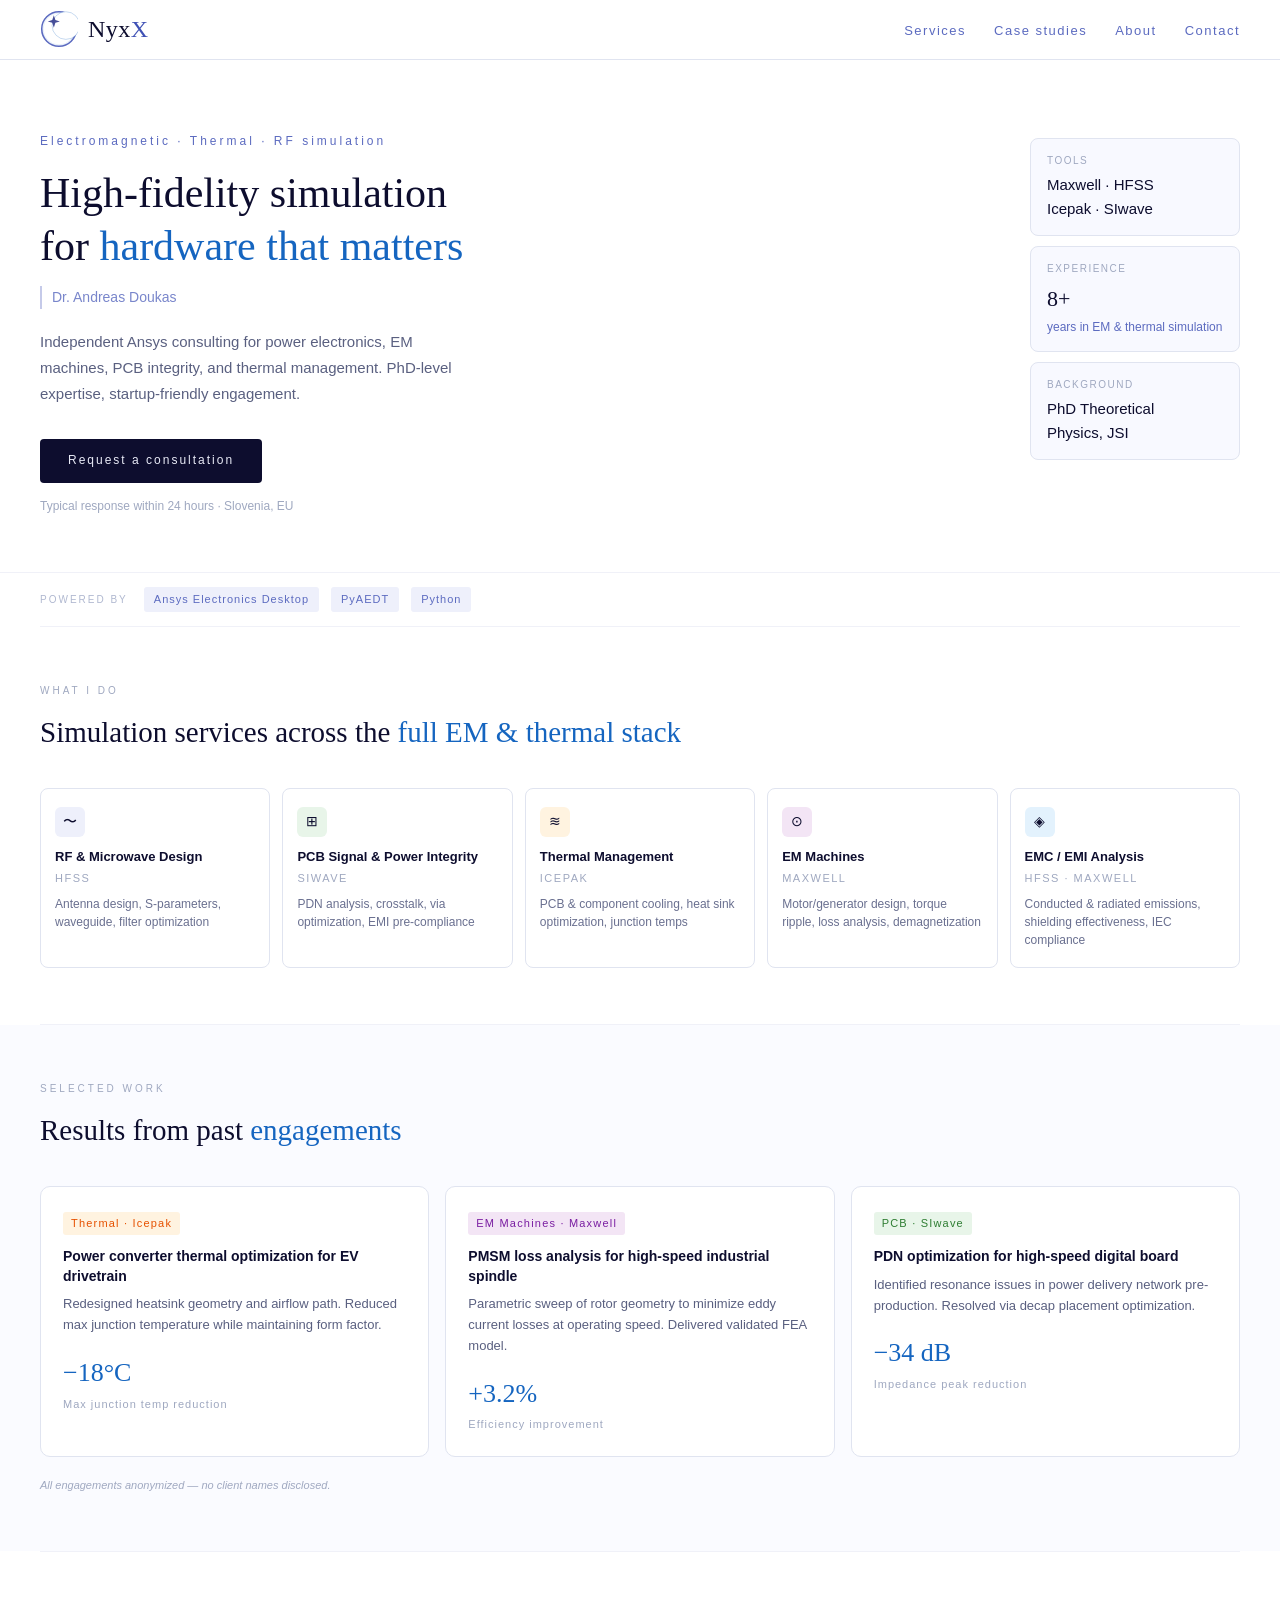
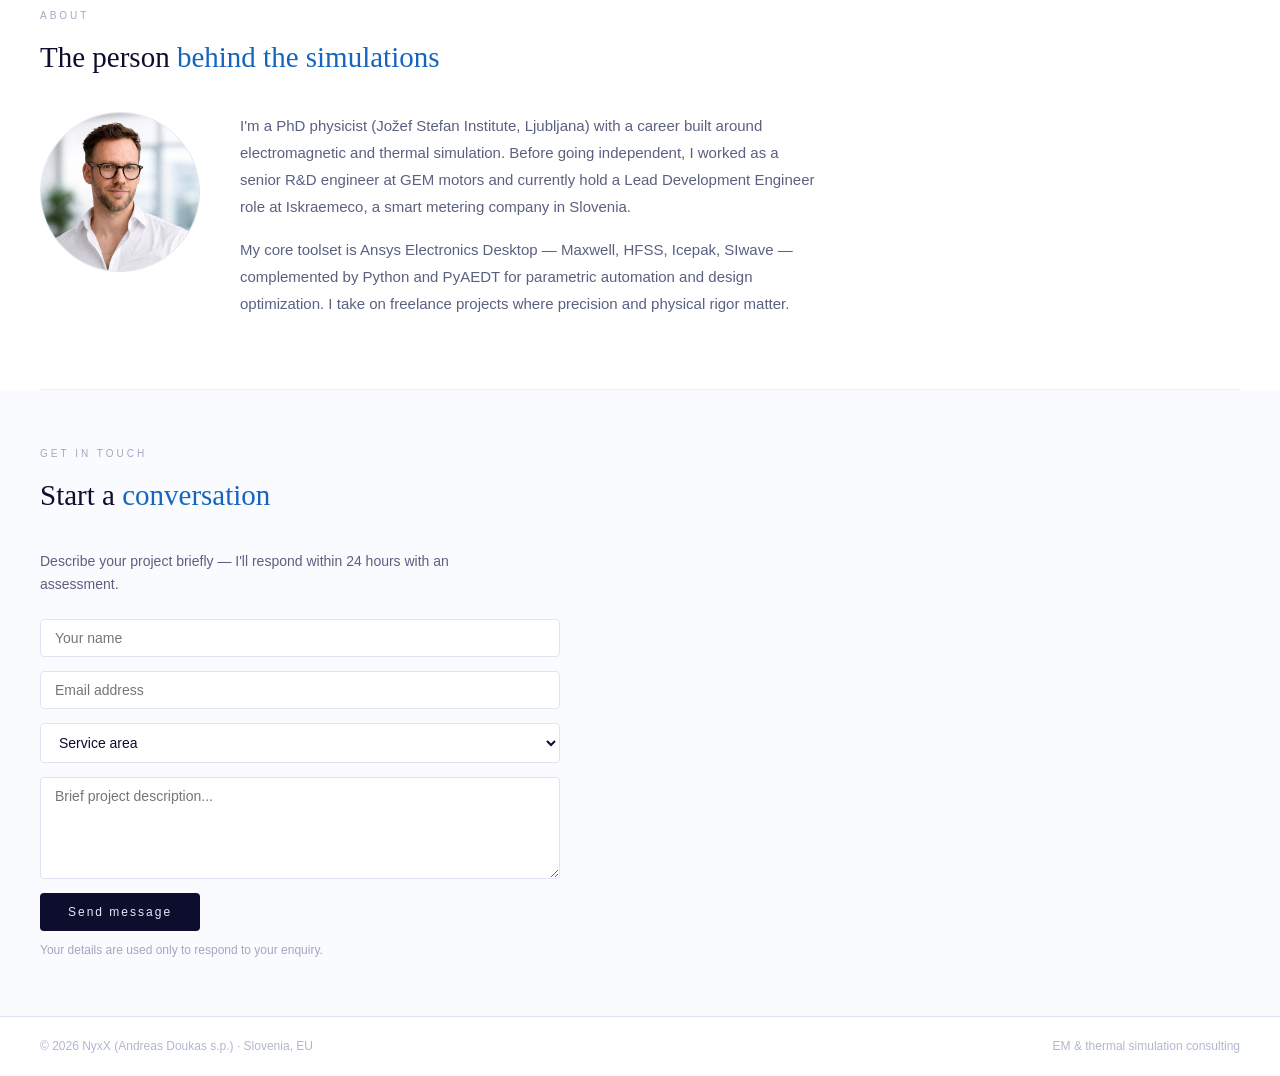
==== index.html @ 21b6f3dc "removed COMSOL references, added picture" ====
<!DOCTYPE html>
<html lang="en">
<head>
  <meta charset="UTF-8">
  <meta name="viewport" content="width=device-width, initial-scale=1.0">
  <title>NyxX – EM & Thermal Simulation Consulting</title>
  <meta name="description" content="Independent Ansys simulation consulting for power electronics, EM machines, PCB integrity, and thermal management. Dr. Andreas Doukas, PhD.">
  <link rel="stylesheet" href="style.css">
</head>
<body>

  <!-- NAV -->
  <nav id="nav">
    <a class="nav-logo" href="#">
      <!-- Crescent SVG — inlined, no external file -->
      <svg width="38" height="38" viewBox="0 0 44 44" fill="none" xmlns="http://www.w3.org/2000/svg" aria-hidden="true">
        <!-- Outer ring -->
        <circle cx="22" cy="22" r="20" stroke="#3f51b5" stroke-width="1.8" opacity="0.85"/>
        <!-- Subtle inner ring -->
        <circle cx="22" cy="22" r="18.5" stroke="#1565c0" stroke-width="0.5" opacity="0.25"/>
        <!-- White cutout circle that creates the crescent -->
        <circle cx="30" cy="18" r="16" fill="#ffffff"/>
        <circle cx="30" cy="18" r="16" stroke="#1565c0" stroke-width="0.8" opacity="0.35"/>
        <!-- Star at tip -->
        <polygon points="16,6 17.8,11.5 23,13.2 17.8,14.9 16,20.5 14.2,14.9 9,13.2 14.2,11.5" fill="#1a237e" opacity="0.8"/>
      </svg>
      <span class="nav-wordmark">Nyx<em>X</em></span>
    </a>
    <ul class="nav-links">
      <li><a href="#services">Services</a></li>
      <li><a href="#case-studies">Case studies</a></li>
      <li><a href="#about">About</a></li>
      <li><a href="#contact">Contact</a></li>
    </ul>
  </nav>

  <!-- HERO -->
  <section id="hero" class="hero">
    <div class="hero-left">
      <p class="hero-eyebrow">Electromagnetic · Thermal · RF simulation</p>
      <h1>High-fidelity simulation<br>for <em>hardware that matters</em></h1>
      <p class="hero-name">Dr. Andreas Doukas</p>
      <p class="hero-sub">Independent Ansys consulting for power electronics, EM machines, PCB integrity, and thermal management. PhD-level expertise, startup-friendly engagement.</p>
      <a class="cta" href="#contact">Request a consultation</a>
      <p class="hero-note">Typical response within 24 hours · Slovenia, EU</p>
    </div>
    <div class="hero-right">
      <div class="stat-card">
        <p class="stat-label">Tools</p>
        <p class="stat-val sm">Maxwell · HFSS<br>Icepak · SIwave</p>
      </div>
      <div class="stat-card">
        <p class="stat-label">Experience</p>
        <p class="stat-val">8+</p>
        <p class="stat-sub">years in EM & thermal simulation</p>
      </div>
      <div class="stat-card">
        <p class="stat-label">Background</p>
        <p class="stat-val sm">PhD Theoretical<br>Physics, JSI</p>
      </div>
    </div>
  </section>

  <!-- TOOLS BAR -->
  <div class="tools-bar">
    <span class="tools-label">Powered by</span>
    <span class="tool-badge">Ansys Electronics Desktop</span>
    <span class="tool-badge">PyAEDT</span>
    <span class="tool-badge">Python</span>
  </div>

  <hr class="divider">

  <!-- SERVICES -->
  <section id="services" class="section">
    <p class="eyebrow">What I do</p>
    <h2>Simulation services across the <span>full EM & thermal stack</span></h2>
    <div class="services-grid">

      <article class="svc-card">
        <div class="svc-icon" style="background:#eef0fb">〜</div>
        <h3 class="svc-name">RF & Microwave Design</h3>
        <p class="svc-tool">HFSS</p>
        <p class="svc-desc">Antenna design, S-parameters, waveguide, filter optimization</p>
      </article>

      <article class="svc-card">
        <div class="svc-icon" style="background:#e8f5e9">⊞</div>
        <h3 class="svc-name">PCB Signal & Power Integrity</h3>
        <p class="svc-tool">SIwave</p>
        <p class="svc-desc">PDN analysis, crosstalk, via optimization, EMI pre-compliance</p>
      </article>

      <article class="svc-card">
        <div class="svc-icon" style="background:#fff3e0">≋</div>
        <h3 class="svc-name">Thermal Management</h3>
        <p class="svc-tool">Icepak</p>
        <p class="svc-desc">PCB & component cooling, heat sink optimization, junction temps</p>
      </article>

      <article class="svc-card">
        <div class="svc-icon" style="background:#f3e5f5">⊙</div>
        <h3 class="svc-name">EM Machines</h3>
        <p class="svc-tool">Maxwell</p>
        <p class="svc-desc">Motor/generator design, torque ripple, loss analysis, demagnetization</p>
      </article>

      <article class="svc-card">
        <div class="svc-icon" style="background:#e3f2fd">◈</div>
        <h3 class="svc-name">EMC / EMI Analysis</h3>
        <p class="svc-tool">HFSS · Maxwell</p>
        <p class="svc-desc">Conducted & radiated emissions, shielding effectiveness, IEC compliance</p>
      </article>

    </div>
  </section>

  <hr class="divider">

  <!-- CASE STUDIES -->
  <section id="case-studies" class="cases-section">
    <p class="eyebrow">Selected work</p>
    <h2>Results from past <span>engagements</span></h2>
    <div class="cases-grid">

      <article class="case-card">
        <span class="case-tag" style="background:#fff3e0;color:#e65100">Thermal · Icepak</span>
        <h3 class="case-title">Power converter thermal optimization for EV drivetrain</h3>
        <p class="case-desc">Redesigned heatsink geometry and airflow path. Reduced max junction temperature while maintaining form factor.</p>
        <p class="case-metric">−18°C</p>
        <p class="case-metric-label">Max junction temp reduction</p>
      </article>

      <article class="case-card">
        <span class="case-tag" style="background:#f3e5f5;color:#7b1fa2">EM Machines · Maxwell</span>
        <h3 class="case-title">PMSM loss analysis for high-speed industrial spindle</h3>
        <p class="case-desc">Parametric sweep of rotor geometry to minimize eddy current losses at operating speed. Delivered validated FEA model.</p>
        <p class="case-metric">+3.2%</p>
        <p class="case-metric-label">Efficiency improvement</p>
      </article>

      <article class="case-card">
        <span class="case-tag" style="background:#e8f5e9;color:#2e7d32">PCB · SIwave</span>
        <h3 class="case-title">PDN optimization for high-speed digital board</h3>
        <p class="case-desc">Identified resonance issues in power delivery network pre-production. Resolved via decap placement optimization.</p>
        <p class="case-metric">−34 dB</p>
        <p class="case-metric-label">Impedance peak reduction</p>
      </article>

    </div>
    <p class="cases-note">All engagements anonymized — no client names disclosed.</p>
  </section>

  <hr class="divider">

  <!-- ABOUT -->
  <section id="about" class="section">
    <p class="eyebrow">About</p>
    <h2>The person <span>behind the simulations</span></h2>
    <div class="about-inner">
      <img class="about-photo" src="IMG_1537.jpeg" alt="Dr. Andreas Doukas">
      <div class="about-text">
        <p class="about-body">I'm a PhD physicist (Jožef Stefan Institute, Ljubljana) with a career built around electromagnetic and thermal simulation. Before going independent, I worked as a senior R&D engineer at GEM motors and currently hold a Lead Development Engineer role at Iskraemeco, a smart metering company in Slovenia.</p>
        <p class="about-body">My core toolset is Ansys Electronics Desktop — Maxwell, HFSS, Icepak, SIwave — complemented by Python and PyAEDT for parametric automation and design optimization. I take on freelance projects where precision and physical rigor matter.</p>
      </div>
    </div>
  </section>

  <hr class="divider">

  <!-- CONTACT -->
  <section id="contact" class="contact-section">
    <p class="eyebrow">Get in touch</p>
    <h2>Start a <span>conversation</span></h2>
    <p class="contact-sub">Describe your project briefly — I'll respond within 24 hours with an assessment.</p>
    <form class="contact-form" action="https://formspree.io/f/YOUR_FORM_ID" method="POST">
      <input type="text" name="name" placeholder="Your name" required>
      <input type="email" name="email" placeholder="Email address" required>
      <select name="subject" required>
        <option value="" disabled selected>Service area</option>
        <option>RF & Microwave (HFSS)</option>
        <option>PCB Signal & Power Integrity (SIwave)</option>
        <option>Thermal Management (Icepak)</option>
        <option>EM Machines (Maxwell)</option>
        <option>EMC / EMI Analysis</option>
        <option>Other / Not sure</option>
      </select>
      <textarea name="message" placeholder="Brief project description..." rows="5" required></textarea>
      <div>
        <button type="submit" class="cta">Send message</button>
        <p class="form-note">Your details are used only to respond to your enquiry.</p>
      </div>
    </form>
  </section>

  <!-- FOOTER -->
  <footer id="footer">
    <span>© 2026 NyxX (Andreas Doukas s.p.) · Slovenia, EU</span>
    <span>EM & thermal simulation consulting</span>
  </footer>

  <script>
    // Active nav link — based on scroll position, not intersection ratio
    const sections = document.querySelectorAll('section[id]');
    const navLinks = document.querySelectorAll('.nav-links a');
    function updateNav() {
      const scrollY = window.scrollY;
      const navH = document.getElementById('nav').offsetHeight;
      const atBottom = scrollY + window.innerHeight >= document.documentElement.scrollHeight - 4;

      let current = atBottom
        ? sections[sections.length - 1].id
        : sections[0].id;

      if (!atBottom) {
        sections.forEach(section => {
          if (scrollY >= section.offsetTop - navH - 8) current = section.id;
        });
      }

      navLinks.forEach(link => {
        link.classList.toggle('active', link.getAttribute('href') === '#' + current);
      });
    }
    window.addEventListener('scroll', updateNav, { passive: true });
    updateNav();
  </script>
</body>
</html>
---- style.css ----
/* ============================================================
   CSS Custom Properties
   ============================================================ */
:root {
  --navy:     #0d0d2e;
  --indigo:   #3f51b5;
  --indigo-l: #5c6bc0;
  --cyan:     #1565c0;
  --cyan-l:   #4fc3f7;
  --muted:    #9fa8da;
  --muted-2:  #9fa8c0;
  --bg:       #ffffff;
  --surface:  #fafbff;
  --surface-2:#f8f9ff;
  --border:   #e0e4f0;
  --border-l: #f0f1f8;
  --text-body:#5a6080;

  --nav-h:    60px;
  --pad-x:    40px;
}

/* ============================================================
   Reset & Base
   ============================================================ */
*, *::before, *::after { box-sizing: border-box; margin: 0; padding: 0; }

html { scroll-behavior: smooth; scroll-padding-top: var(--nav-h); }

body {
  font-family: Arial, sans-serif;
  background: var(--bg);
  color: var(--navy);
  line-height: 1.6;
}

a { color: inherit; text-decoration: none; }
ul { list-style: none; }
button { font-family: inherit; }

/* ============================================================
   Typography helpers
   ============================================================ */
.eyebrow {
  font-size: 10px;
  letter-spacing: 3px;
  text-transform: uppercase;
  color: var(--muted-2);
  margin-bottom: 10px;
}

h1 {
  font-family: Georgia, serif;
  font-size: 42px;
  font-weight: 400;
  color: var(--navy);
  line-height: 1.25;
  margin-bottom: 14px;
}
h1 em { color: var(--cyan); font-style: normal; }

h2 {
  font-family: Georgia, serif;
  font-size: 29px;
  font-weight: 400;
  color: var(--navy);
  margin-bottom: 32px;
}
h2 span { color: var(--cyan); }

.divider {
  border: none;
  border-top: 0.5px solid var(--border-l);
  margin: 0 var(--pad-x);
}

/* ============================================================
   CTA Button
   ============================================================ */
.cta {
  display: inline-block;
  padding: 12px 28px;
  background: var(--navy);
  color: #e8eaf6;
  font-size: 12px;
  letter-spacing: 2px;
  border-radius: 4px;
  border: none;
  cursor: pointer;
  text-decoration: none;
  transition: background 0.15s ease;
}
.cta:hover { background: var(--indigo); }

/* ============================================================
   Nav
   ============================================================ */
#nav {
  position: sticky;
  top: 0;
  z-index: 100;
  background: var(--bg);
  border-bottom: 0.5px solid var(--border);
  padding: 0 var(--pad-x);
  display: flex;
  align-items: center;
  justify-content: space-between;
  height: var(--nav-h);
}

.nav-logo {
  display: flex;
  align-items: center;
  gap: 10px;
}

.nav-wordmark {
  font-family: Georgia, serif;
  font-size: 24px;
  font-weight: 400;
  color: var(--navy);
  letter-spacing: 0.5px;
}
.nav-wordmark em {
  color: var(--indigo);
  font-style: normal;
}

.nav-links {
  display: flex;
  gap: 28px;
}

.nav-links a {
  font-size: 13px;
  letter-spacing: 1.5px;
  color: var(--indigo-l);
  padding-bottom: 2px;
  border-bottom: 1px solid transparent;
  transition: color 0.15s ease, border-color 0.15s ease;
}
.nav-links a:hover,
.nav-links a.active {
  color: var(--navy);
  border-bottom-color: var(--navy);
}

/* ============================================================
   Hero
   ============================================================ */
.hero {
  padding: 72px var(--pad-x) 56px;
  display: flex;
  align-items: flex-start;
  gap: 48px;
}

.hero-left { flex: 1; }

.hero-eyebrow {
  font-size: 12px;
  letter-spacing: 3px;
  color: var(--indigo-l);
  margin-bottom: 16px;
  text-transform: none;
}

.hero-name {
  font-size: 14px;
  color: #7986cb;
  border-left: 2px solid #c5cae9;
  padding-left: 10px;
  margin-bottom: 20px;
}

.hero-sub {
  font-size: 15px;
  color: var(--text-body);
  line-height: 1.75;
  margin-bottom: 32px;
  max-width: 420px;
}

.hero-note {
  font-size: 12px;
  color: var(--muted-2);
  margin-top: 14px;
}

/* Stat cards */
.hero-right {
  flex: 0 0 210px;
  display: flex;
  flex-direction: column;
  gap: 10px;
  margin-top: 6px;
}

.stat-card {
  background: var(--surface-2);
  border: 0.5px solid var(--border);
  border-radius: 8px;
  padding: 14px 16px;
}

.stat-label {
  font-size: 10px;
  letter-spacing: 1.5px;
  text-transform: uppercase;
  color: var(--muted-2);
  margin-bottom: 4px;
}

.stat-val {
  font-family: Georgia, serif;
  font-size: 22px;
  font-weight: 500;
  color: var(--navy);
}
.stat-val.sm {
  font-size: 15px;
  font-family: Arial, sans-serif;
  font-weight: 400;
  line-height: 1.6;
}

.stat-sub {
  font-size: 12px;
  color: var(--indigo-l);
  margin-top: 2px;
}

/* Tools bar */
.tools-bar {
  border-top: 0.5px solid var(--border-l);
  padding: 14px var(--pad-x);
  display: flex;
  align-items: center;
  gap: 12px;
  flex-wrap: wrap;
}

.tools-label {
  font-size: 10px;
  letter-spacing: 2px;
  text-transform: uppercase;
  color: #b0b8d0;
  margin-right: 4px;
}

.tool-badge {
  font-size: 11px;
  letter-spacing: 1px;
  color: var(--indigo-l);
  background: #eef0fb;
  padding: 4px 10px;
  border-radius: 3px;
}

/* ============================================================
   Section base
   ============================================================ */
.section {
  padding: 56px var(--pad-x);
}

/* ============================================================
   Services
   ============================================================ */
.services-grid {
  display: grid;
  grid-template-columns: repeat(5, 1fr);
  gap: 12px;
}

.svc-card {
  border: 0.5px solid var(--border);
  border-radius: 8px;
  padding: 18px 14px;
  transition: box-shadow 0.15s ease;
}
.svc-card:hover { box-shadow: 0 4px 16px rgba(63,81,181,0.08); }

.svc-icon {
  width: 30px;
  height: 30px;
  border-radius: 6px;
  margin-bottom: 12px;
  display: flex;
  align-items: center;
  justify-content: center;
  font-size: 14px;
}

.svc-name {
  font-size: 13px;
  font-weight: 600;
  color: var(--navy);
  margin-bottom: 4px;
  line-height: 1.3;
}

.svc-tool {
  font-size: 11px;
  letter-spacing: 1.5px;
  text-transform: uppercase;
  color: var(--muted-2);
  margin-bottom: 8px;
}

.svc-desc {
  font-size: 12px;
  color: #6a7090;
  line-height: 1.5;
}

/* ============================================================
   Case Studies
   ============================================================ */
.cases-section {
  padding: 56px var(--pad-x);
  background: var(--surface);
}

.cases-grid {
  display: grid;
  grid-template-columns: repeat(3, 1fr);
  gap: 16px;
}

.case-card {
  background: var(--bg);
  border: 0.5px solid var(--border);
  border-radius: 10px;
  padding: 22px;
}

.case-tag {
  font-size: 11px;
  letter-spacing: 1.2px;
  padding: 3px 8px;
  border-radius: 3px;
  display: inline-block;
  margin-bottom: 12px;
}

.case-title {
  font-size: 14px;
  font-weight: 600;
  color: var(--navy);
  margin-bottom: 8px;
  line-height: 1.4;
}

.case-desc {
  font-size: 13px;
  color: var(--text-body);
  line-height: 1.6;
  margin-bottom: 16px;
}

.case-metric {
  font-family: Georgia, serif;
  font-size: 26px;
  color: var(--cyan);
}

.case-metric-label {
  font-size: 11px;
  color: var(--muted-2);
  letter-spacing: 1px;
  margin-top: 2px;
}

.cases-note {
  font-size: 11px;
  color: var(--muted-2);
  font-style: italic;
  margin-top: 20px;
}

/* ============================================================
   About
   ============================================================ */
.about-inner {
  display: flex;
  align-items: flex-start;
  gap: 40px;
}

.about-photo {
  flex-shrink: 0;
  width: 160px;
  height: 160px;
  border-radius: 50%;
  object-fit: cover;
  object-position: center top;
  border: 1px solid var(--border);
}

.about-text { flex: 1; max-width: 580px; }

.about-body {
  font-size: 15px;
  color: var(--text-body);
  line-height: 1.8;
  margin-bottom: 16px;
}

/* ============================================================
   Contact
   ============================================================ */
.contact-section {
  padding: 56px var(--pad-x);
  background: var(--surface);
}

.contact-sub {
  font-size: 14px;
  color: var(--text-body);
  margin-bottom: 24px;
  max-width: 480px;
}

.contact-form {
  max-width: 520px;
  display: flex;
  flex-direction: column;
  gap: 14px;
}

.contact-form input,
.contact-form select,
.contact-form textarea {
  padding: 10px 14px;
  border: 0.5px solid var(--border);
  border-radius: 4px;
  font-size: 14px;
  font-family: Arial, sans-serif;
  background: var(--bg);
  color: var(--navy);
  outline: none;
  transition: border-color 0.15s ease;
  width: 100%;
}

.contact-form input:focus,
.contact-form select:focus,
.contact-form textarea:focus {
  border-color: var(--indigo-l);
}

.contact-form textarea { resize: vertical; min-height: 100px; }

.form-note {
  font-size: 12px;
  color: var(--muted-2);
  margin-top: 10px;
}

/* ============================================================
   Footer
   ============================================================ */
#footer {
  border-top: 0.5px solid var(--border);
  padding: 20px var(--pad-x);
  display: flex;
  justify-content: space-between;
  align-items: center;
}

#footer span {
  font-size: 12px;
  color: #b0b8d0;
}
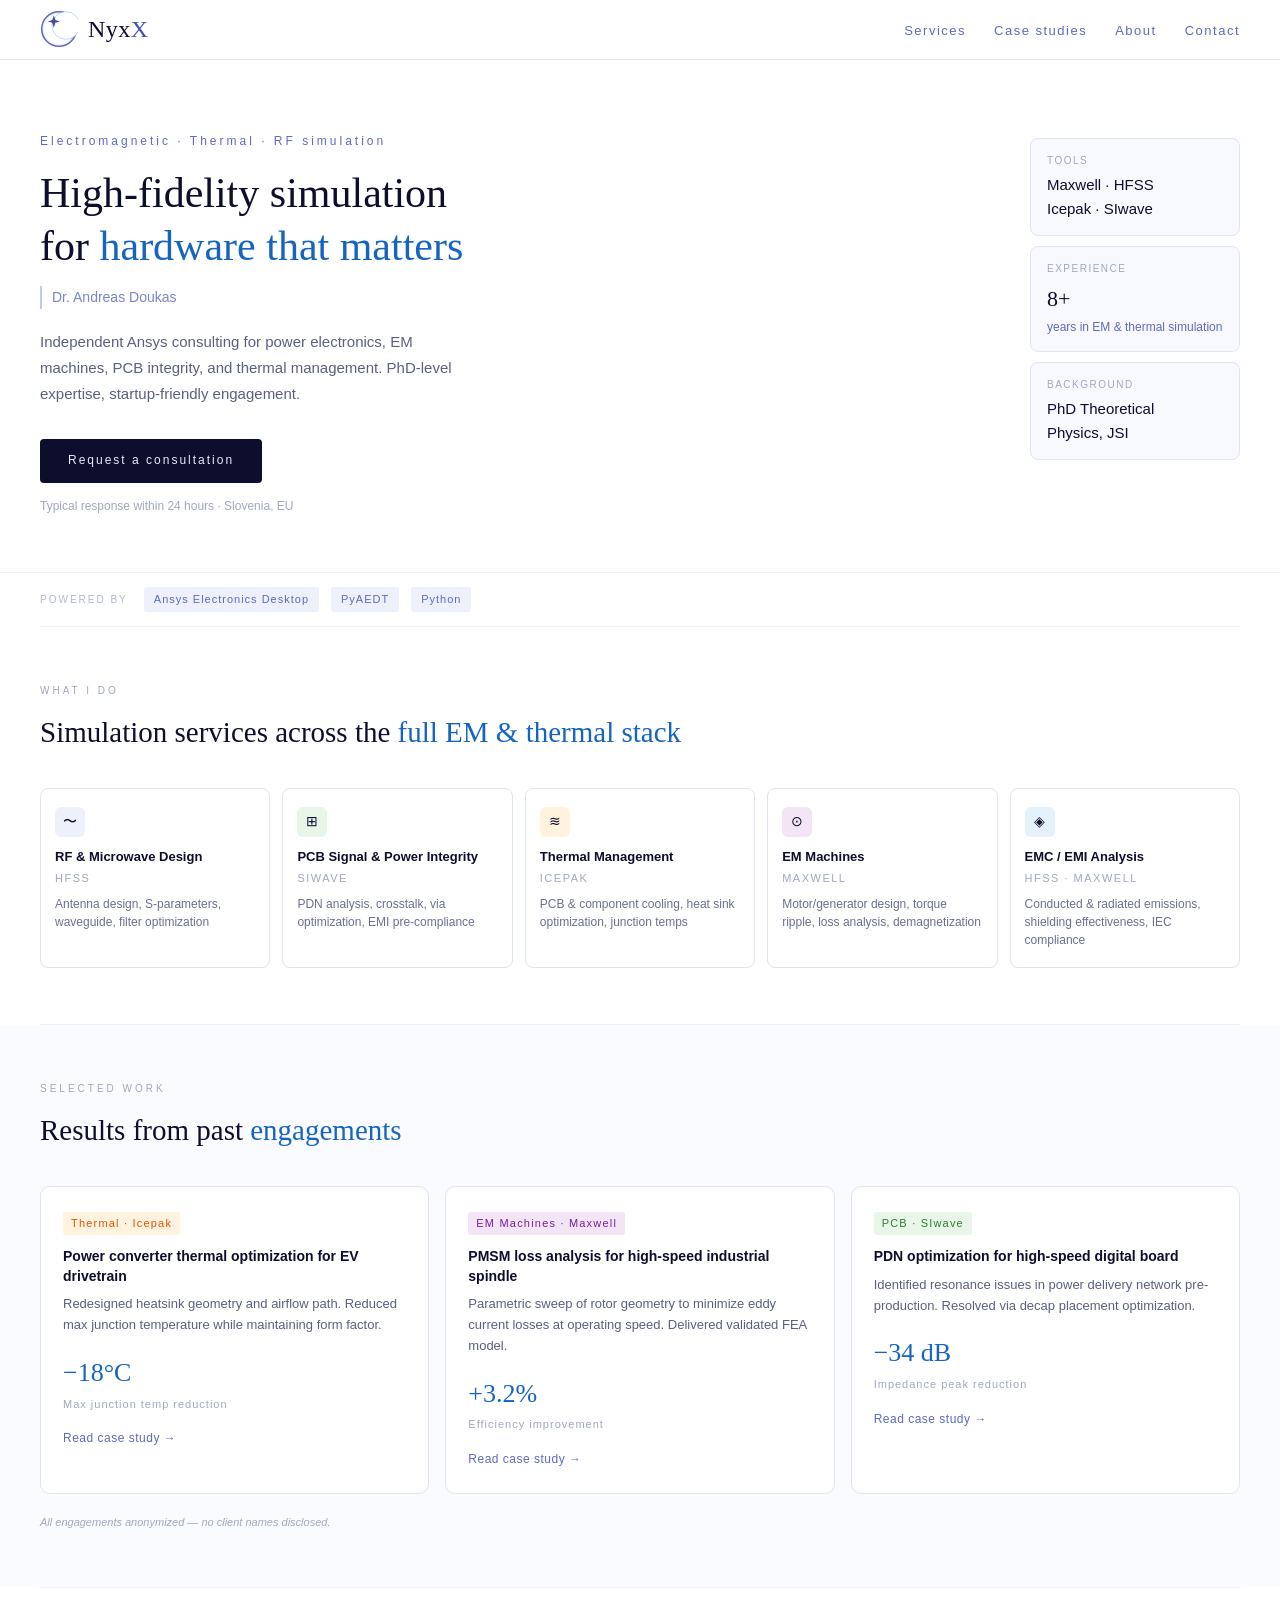
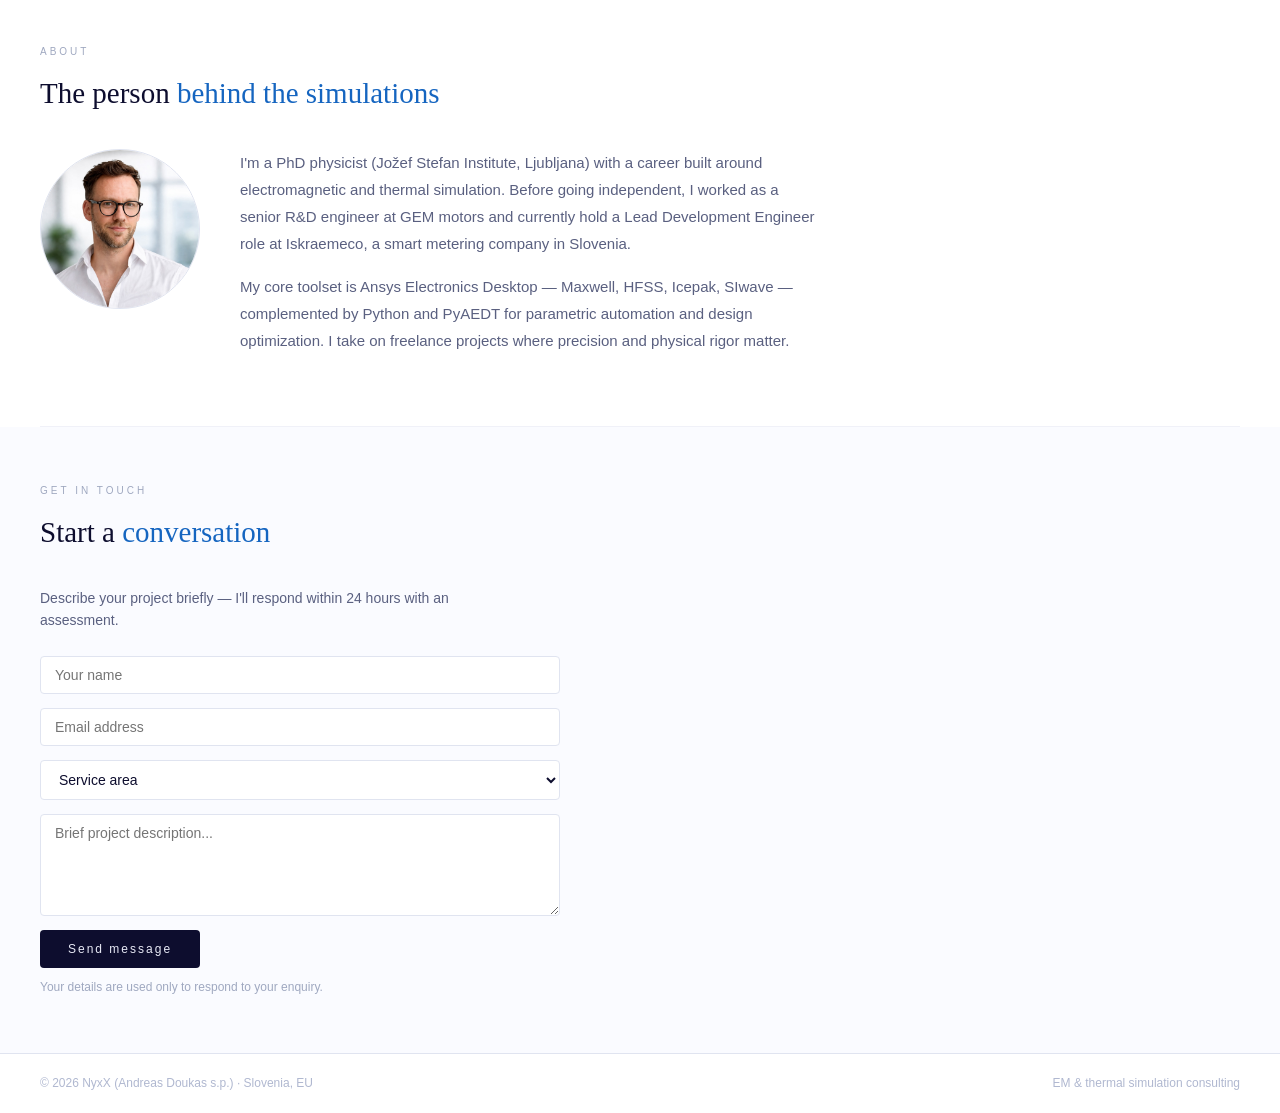
==== commit 0556c118: "made Case Studies expandable page with details" ====
--- a/index.html
+++ b/index.html
@@ -129,6 +129,7 @@
         <p class="case-desc">Redesigned heatsink geometry and airflow path. Reduced max junction temperature while maintaining form factor.</p>
         <p class="case-metric">−18°C</p>
         <p class="case-metric-label">Max junction temp reduction</p>
+        <a class="case-link" href="cases/ev-thermal.html">Read case study →</a>
       </article>
 
       <article class="case-card">
@@ -137,6 +138,7 @@
         <p class="case-desc">Parametric sweep of rotor geometry to minimize eddy current losses at operating speed. Delivered validated FEA model.</p>
         <p class="case-metric">+3.2%</p>
         <p class="case-metric-label">Efficiency improvement</p>
+        <a class="case-link" href="cases/pmsm-loss.html">Read case study →</a>
       </article>
 
       <article class="case-card">
@@ -145,6 +147,7 @@
         <p class="case-desc">Identified resonance issues in power delivery network pre-production. Resolved via decap placement optimization.</p>
         <p class="case-metric">−34 dB</p>
         <p class="case-metric-label">Impedance peak reduction</p>
+        <a class="case-link" href="cases/pdn-optimization.html">Read case study →</a>
       </article>
 
     </div>
--- a/style.css
+++ b/style.css
@@ -372,6 +372,16 @@
   margin-top: 2px;
 }
 
+.case-link {
+  display: inline-block;
+  margin-top: 16px;
+  font-size: 12px;
+  color: var(--indigo-l);
+  letter-spacing: 0.5px;
+  transition: color 0.15s ease;
+}
+.case-link:hover { color: var(--navy); }
+
 .cases-note {
   font-size: 11px;
   color: var(--muted-2);
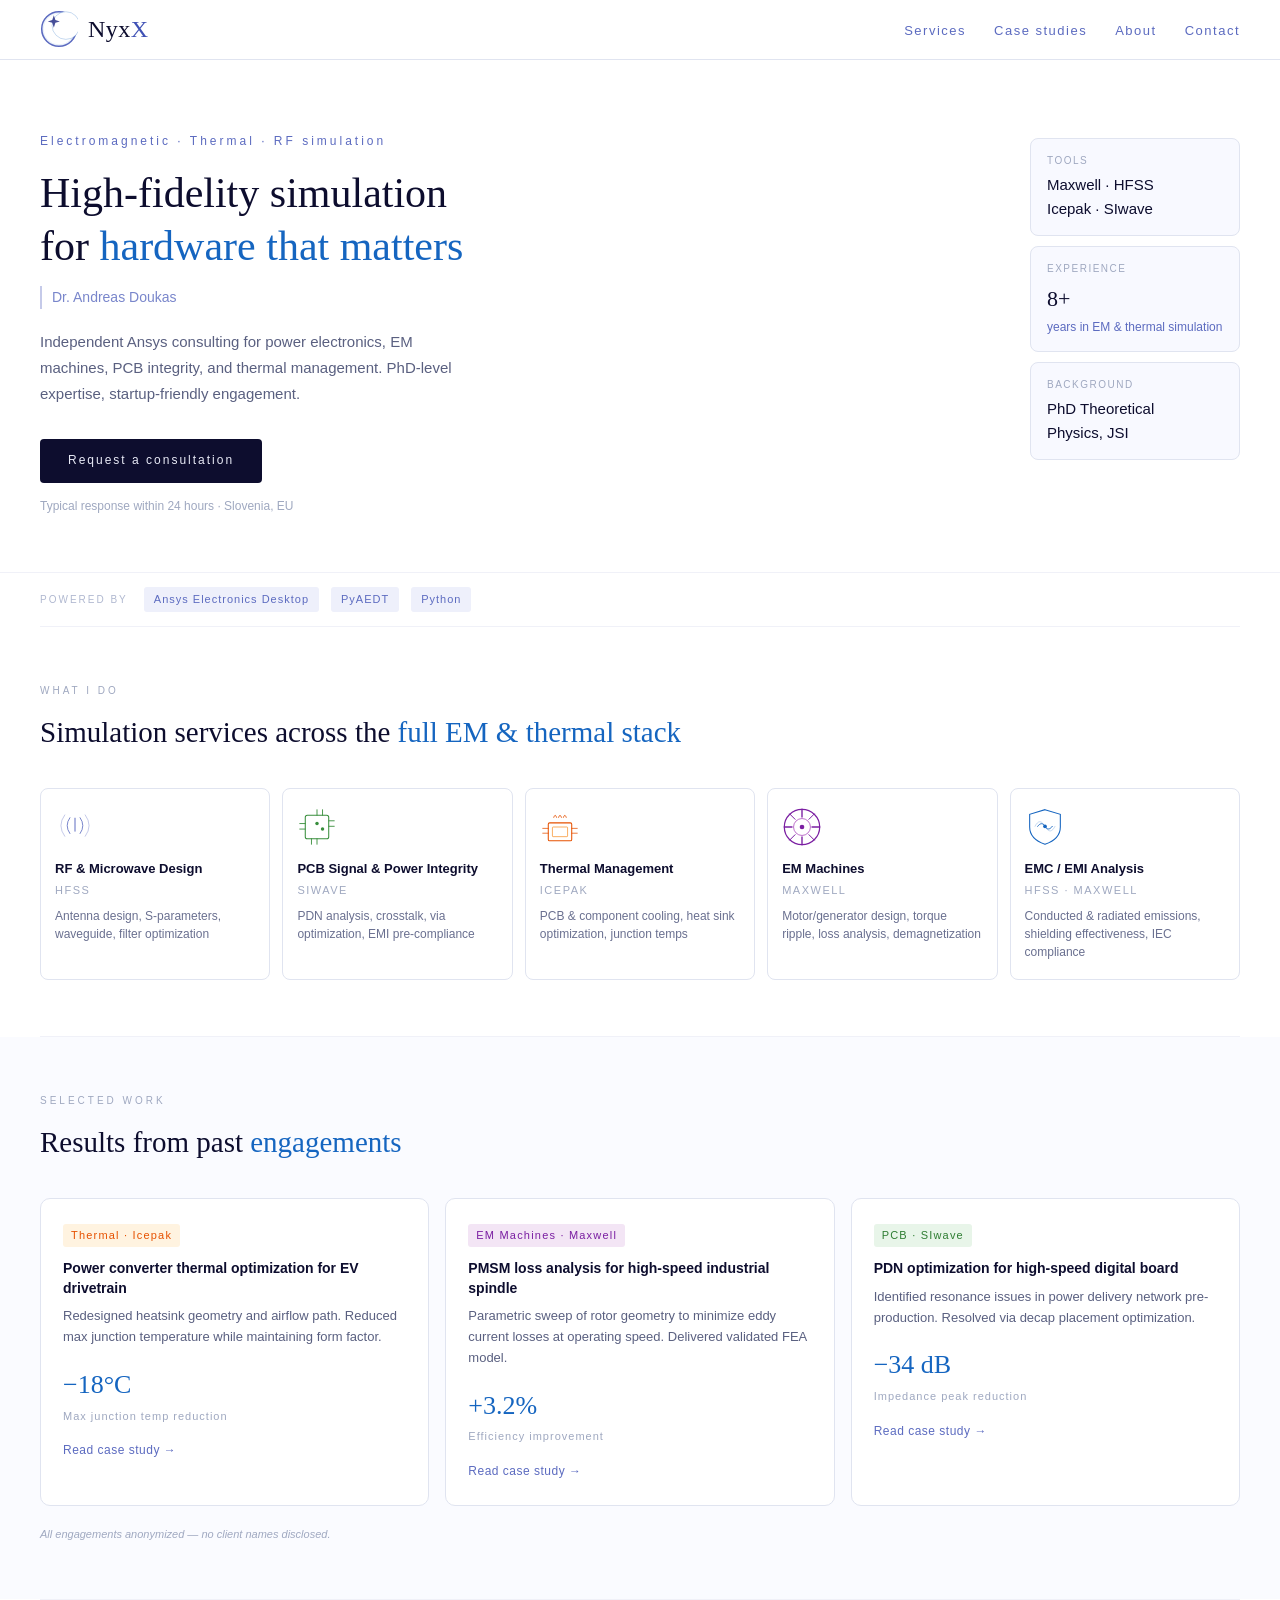
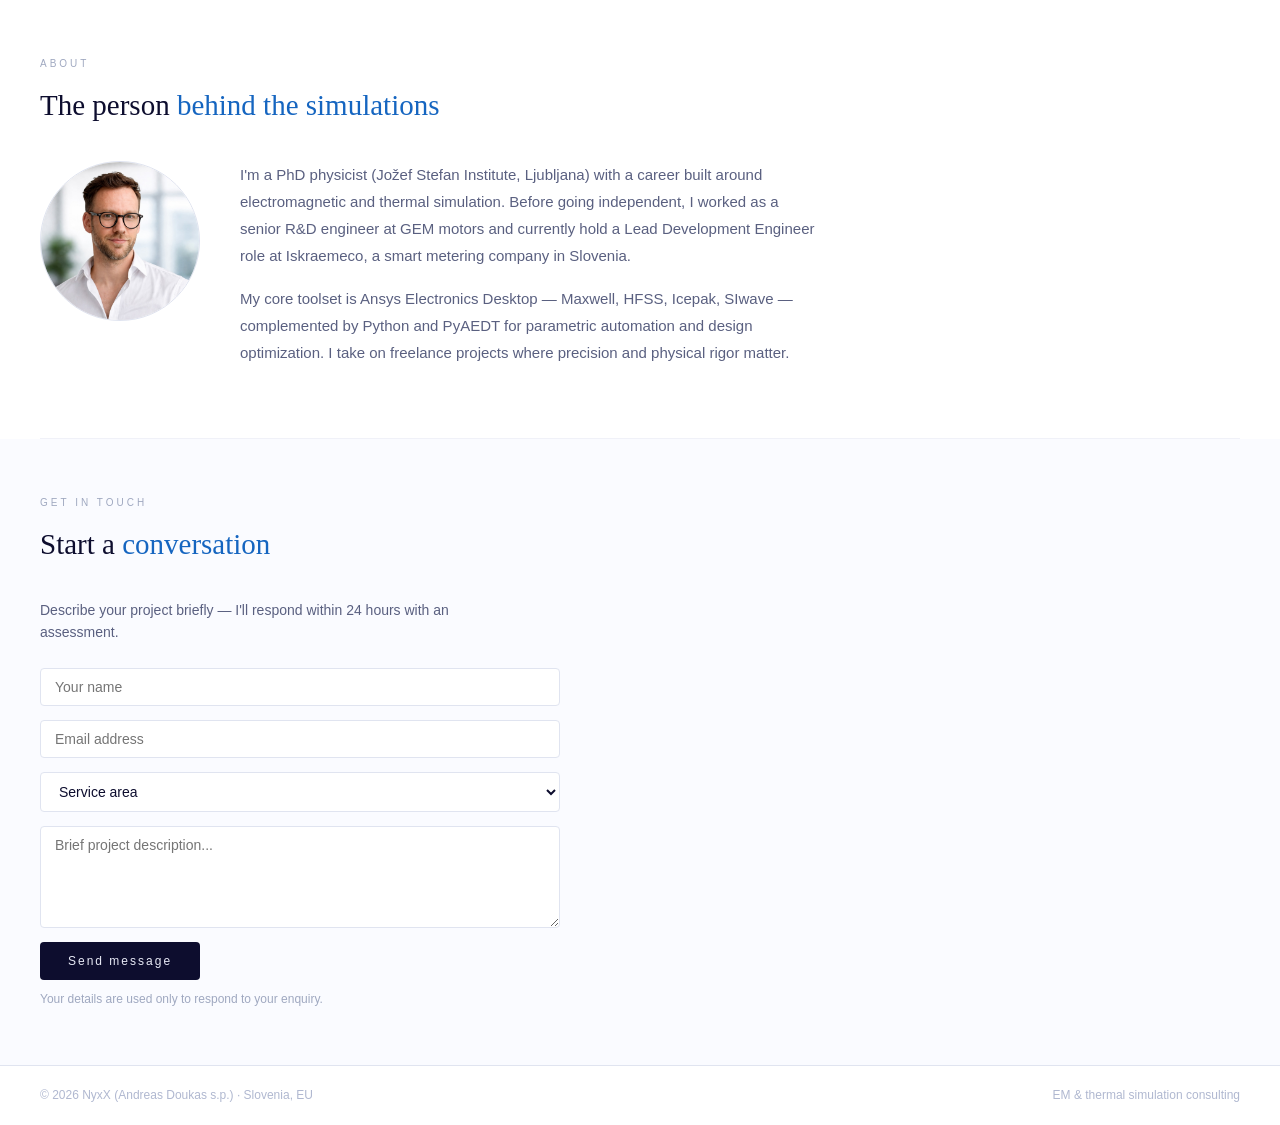
==== commit cd9d71a6: "better graphics for simulation topics" ====
--- a/index.html
+++ b/index.html
@@ -78,35 +78,85 @@
     <div class="services-grid">
 
       <article class="svc-card">
-        <div class="svc-icon" style="background:#eef0fb">〜</div>
+        <!-- RF antenna / radiation pattern -->
+        <svg class="svc-icon" viewBox="65 300 86 58" fill="none" xmlns="http://www.w3.org/2000/svg" aria-hidden="true">
+          <line x1="108" y1="338" x2="108" y2="310" stroke="#3f51b5" stroke-width="1.8" stroke-linecap="round"/>
+          <path d="M97 343 Q85 326 97 309" stroke="#3f51b5" stroke-width="1.5" stroke-linecap="round"/>
+          <path d="M119 343 Q131 326 119 309" stroke="#3f51b5" stroke-width="1.5" stroke-linecap="round"/>
+          <path d="M86 349 Q69 326 86 303" stroke="#3f51b5" stroke-width="1.1" stroke-linecap="round" stroke-opacity="0.6"/>
+          <path d="M130 349 Q147 326 130 303" stroke="#3f51b5" stroke-width="1.1" stroke-linecap="round" stroke-opacity="0.6"/>
+        </svg>
         <h3 class="svc-name">RF & Microwave Design</h3>
         <p class="svc-tool">HFSS</p>
         <p class="svc-desc">Antenna design, S-parameters, waveguide, filter optimization</p>
       </article>
 
       <article class="svc-card">
-        <div class="svc-icon" style="background:#e8f5e9">⊞</div>
+        <!-- PCB / IC package with pins -->
+        <svg class="svc-icon" viewBox="188 299 58 58" fill="none" xmlns="http://www.w3.org/2000/svg" aria-hidden="true">
+          <rect x="200" y="311" width="34" height="34" rx="3" stroke="#388e3c" stroke-width="1.5"/>
+          <line x1="217" y1="311" x2="217" y2="303" stroke="#388e3c" stroke-width="1.3" stroke-linecap="round"/>
+          <line x1="225" y1="311" x2="225" y2="303" stroke="#388e3c" stroke-width="1.3" stroke-linecap="round"/>
+          <line x1="234" y1="319" x2="242" y2="319" stroke="#388e3c" stroke-width="1.3" stroke-linecap="round"/>
+          <line x1="234" y1="327" x2="242" y2="327" stroke="#388e3c" stroke-width="1.3" stroke-linecap="round"/>
+          <line x1="217" y1="345" x2="217" y2="353" stroke="#388e3c" stroke-width="1.3" stroke-linecap="round"/>
+          <line x1="209" y1="345" x2="209" y2="353" stroke="#388e3c" stroke-width="1.3" stroke-linecap="round"/>
+          <line x1="200" y1="323" x2="192" y2="323" stroke="#388e3c" stroke-width="1.3" stroke-linecap="round"/>
+          <line x1="200" y1="331" x2="192" y2="331" stroke="#388e3c" stroke-width="1.3" stroke-linecap="round"/>
+          <circle cx="217" cy="323" r="2.5" fill="#388e3c"/>
+          <circle cx="225" cy="331" r="2.5" fill="#388e3c"/>
+        </svg>
         <h3 class="svc-name">PCB Signal & Power Integrity</h3>
         <p class="svc-tool">SIwave</p>
         <p class="svc-desc">PDN analysis, crosstalk, via optimization, EMI pre-compliance</p>
       </article>
 
       <article class="svc-card">
-        <div class="svc-icon" style="background:#fff3e0">≋</div>
+        <!-- Heatsink with fins and heat waves -->
+        <svg class="svc-icon" viewBox="311 300 58 48" fill="none" xmlns="http://www.w3.org/2000/svg" aria-hidden="true">
+          <rect x="323" y="318" width="34" height="26" rx="2" stroke="#e65100" stroke-width="1.5"/>
+          <rect x="329" y="324" width="22" height="14" rx="1" stroke="#f57c00" stroke-width="0.9"/>
+          <path d="M331,310C332.333,306 333.667,306 335,310" stroke="#e65100" stroke-width="1.3" stroke-linecap="round"/>
+          <path d="M338,310C339.333,306 340.667,306 342,310" stroke="#e65100" stroke-width="1.3" stroke-linecap="round"/>
+          <path d="M345,310C346.333,306 347.667,306 349,310" stroke="#e65100" stroke-width="1.3" stroke-linecap="round"/>
+          <line x1="323" y1="326" x2="315" y2="326" stroke="#e65100" stroke-width="1.1" stroke-linecap="round"/>
+          <line x1="323" y1="333" x2="315" y2="333" stroke="#e65100" stroke-width="1.1" stroke-linecap="round"/>
+          <line x1="357" y1="326" x2="365" y2="326" stroke="#e65100" stroke-width="1.1" stroke-linecap="round"/>
+          <line x1="357" y1="333" x2="365" y2="333" stroke="#e65100" stroke-width="1.1" stroke-linecap="round"/>
+        </svg>
         <h3 class="svc-name">Thermal Management</h3>
         <p class="svc-tool">Icepak</p>
         <p class="svc-desc">PCB & component cooling, heat sink optimization, junction temps</p>
       </article>
 
       <article class="svc-card">
-        <div class="svc-icon" style="background:#f3e5f5">⊙</div>
+        <!-- Motor cross-section — concentric circles with pole lines -->
+        <svg class="svc-icon" viewBox="437 302 52 52" fill="none" xmlns="http://www.w3.org/2000/svg" aria-hidden="true">
+          <circle cx="463" cy="328" r="23" stroke="#7b1fa2" stroke-width="1.6"/>
+          <circle cx="463" cy="328" r="11" stroke="#ab47bc" stroke-width="1"/>
+          <circle cx="463" cy="328" r="3" fill="#7b1fa2"/>
+          <line x1="463" y1="305" x2="463" y2="315" stroke="#7b1fa2" stroke-width="1.8" stroke-linecap="round"/>
+          <line x1="463" y1="341" x2="463" y2="351" stroke="#7b1fa2" stroke-width="1.8" stroke-linecap="round"/>
+          <line x1="440" y1="328" x2="450" y2="328" stroke="#7b1fa2" stroke-width="1.8" stroke-linecap="round"/>
+          <line x1="476" y1="328" x2="486" y2="328" stroke="#7b1fa2" stroke-width="1.8" stroke-linecap="round"/>
+          <line x1="447" y1="311" x2="454" y2="318" stroke="#7b1fa2" stroke-width="1.3" stroke-linecap="round"/>
+          <line x1="472" y1="338" x2="479" y2="345" stroke="#7b1fa2" stroke-width="1.3" stroke-linecap="round"/>
+          <line x1="479" y1="311" x2="472" y2="318" stroke="#7b1fa2" stroke-width="1.3" stroke-linecap="round"/>
+          <line x1="454" y1="338" x2="447" y2="345" stroke="#7b1fa2" stroke-width="1.3" stroke-linecap="round"/>
+        </svg>
         <h3 class="svc-name">EM Machines</h3>
         <p class="svc-tool">Maxwell</p>
         <p class="svc-desc">Motor/generator design, torque ripple, loss analysis, demagnetization</p>
       </article>
 
       <article class="svc-card">
-        <div class="svc-icon" style="background:#e3f2fd">◈</div>
+        <!-- EMC shield with wave pattern -->
+        <svg class="svc-icon" viewBox="545 300 54 60" fill="none" xmlns="http://www.w3.org/2000/svg" aria-hidden="true">
+          <path d="M572,304L595,311L595,330C595,342 587.333,350.667 572,356C556.667,350.667 549,342 549,330L549,311L572,304Z" stroke="#1565c0" stroke-width="1.6"/>
+          <path d="M561,329C565,323.667 568.667,323.667 572,329C575.333,334.333 579,334.333 583,329" stroke="#1565c0" stroke-width="1.4" stroke-linecap="round"/>
+          <path d="M557,329C561.667,319.667 566.667,319.667 572,329C577.333,338.333 582.333,338.333 587,329" stroke="#1565c0" stroke-width="0.9" stroke-linecap="round" stroke-opacity="0.4"/>
+          <circle cx="572" cy="329" r="2.8" fill="#1565c0"/>
+        </svg>
         <h3 class="svc-name">EMC / EMI Analysis</h3>
         <p class="svc-tool">HFSS · Maxwell</p>
         <p class="svc-desc">Conducted & radiated emissions, shielding effectiveness, IEC compliance</p>
--- a/style.css
+++ b/style.css
@@ -282,14 +282,10 @@
 .svc-card:hover { box-shadow: 0 4px 16px rgba(63,81,181,0.08); }
 
 .svc-icon {
-  width: 30px;
-  height: 30px;
-  border-radius: 6px;
-  margin-bottom: 12px;
-  display: flex;
-  align-items: center;
-  justify-content: center;
-  font-size: 14px;
+  width: 40px;
+  height: 40px;
+  margin-bottom: 14px;
+  display: block;
 }
 
 .svc-name {
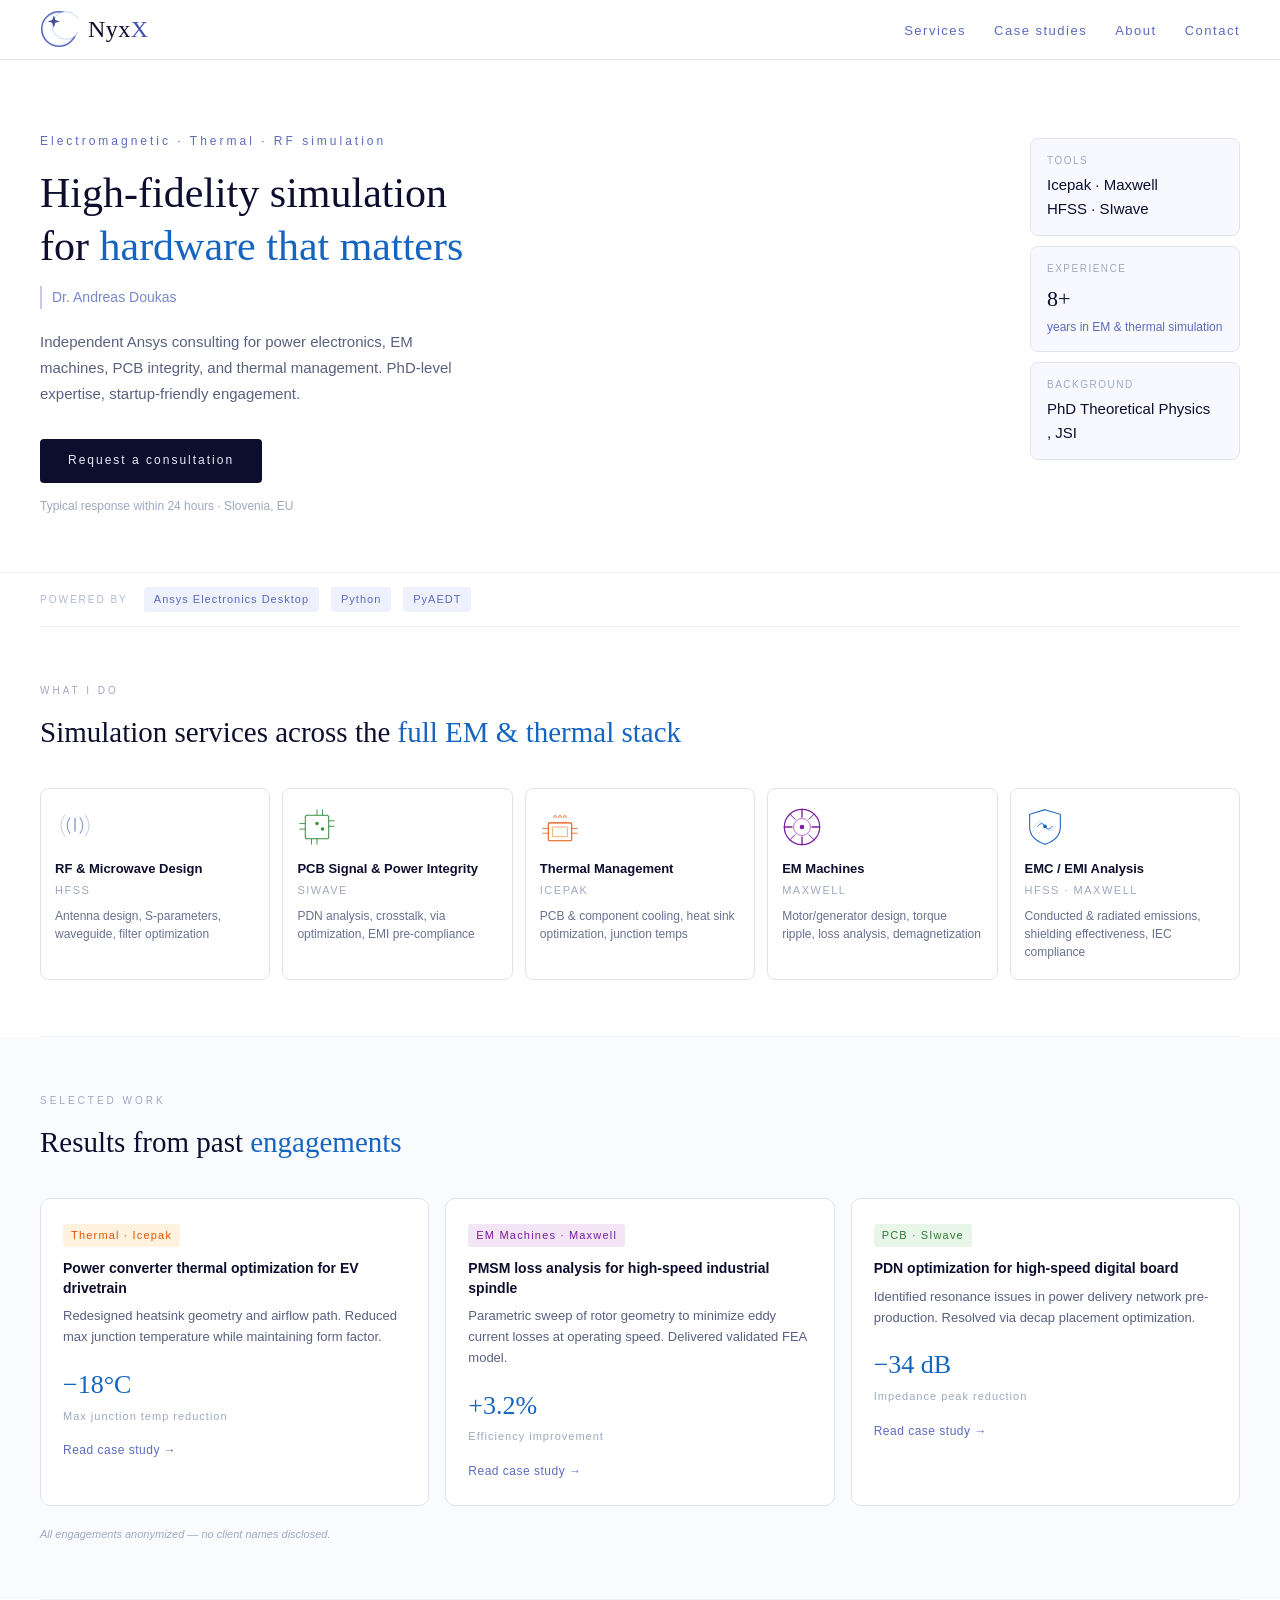
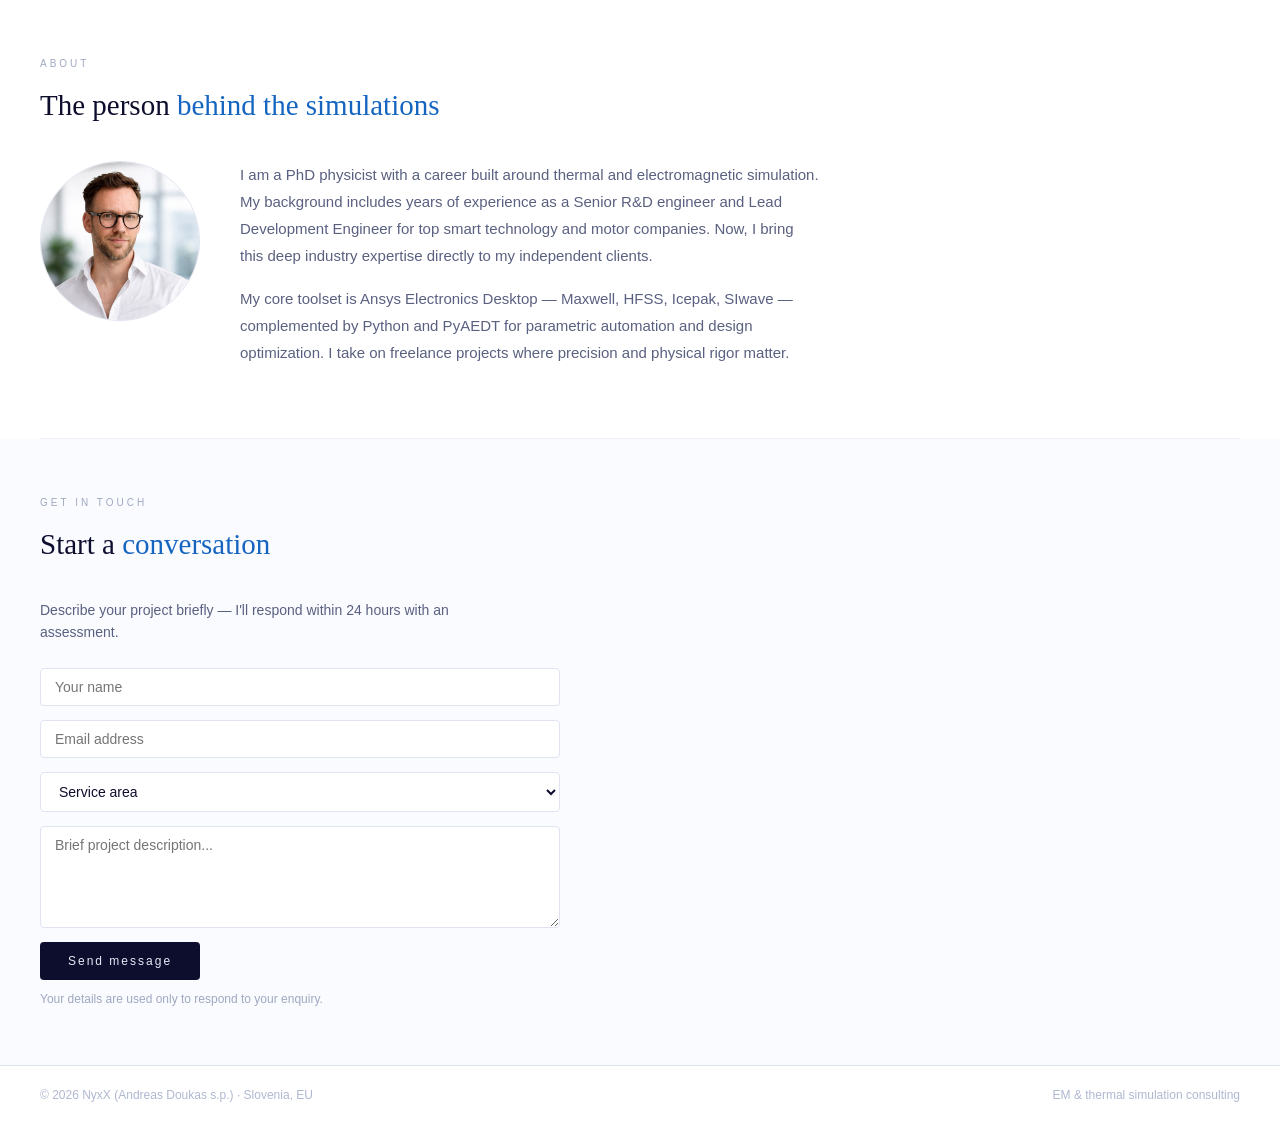
==== commit 70322702: "Removed previous job company names for compliance" ====
--- a/index.html
+++ b/index.html
@@ -5,6 +5,20 @@
   <meta name="viewport" content="width=device-width, initial-scale=1.0">
   <title>NyxX – EM & Thermal Simulation Consulting</title>
   <meta name="description" content="Independent Ansys simulation consulting for power electronics, EM machines, PCB integrity, and thermal management. Dr. Andreas Doukas, PhD.">
+
+  <!-- Open Graph — controls link previews in iMessage, Slack, LinkedIn, WhatsApp -->
+  <meta property="og:title" content="NyxX – EM & Thermal Simulation Consulting">
+  <meta property="og:description" content="Independent Ansys consulting for power electronics, EM machines, PCB integrity, and thermal management. PhD-level expertise, startup-friendly engagement.">
+  <meta property="og:type" content="website">
+  <meta property="og:url" content="https://andreasdk1.github.io/nyxx-sim/">
+  <meta property="og:image" content="https://andreasdk1.github.io/nyxx-sim/assets/og-preview.png">
+
+  <!-- Twitter / X card -->
+  <meta name="twitter:card" content="summary_large_image">
+  <meta name="twitter:title" content="NyxX – EM & Thermal Simulation Consulting">
+  <meta name="twitter:description" content="Independent Ansys consulting for power electronics, EM machines, PCB integrity, and thermal management.">
+  <meta name="twitter:image" content="https://andreasdk1.github.io/nyxx-sim/assets/og-preview.png">
+
   <link rel="stylesheet" href="style.css">
 </head>
 <body>
@@ -47,7 +61,7 @@
     <div class="hero-right">
       <div class="stat-card">
         <p class="stat-label">Tools</p>
-        <p class="stat-val sm">Maxwell · HFSS<br>Icepak · SIwave</p>
+        <p class="stat-val sm">Icepak · Maxwell<br>HFSS · SIwave</p>
       </div>
       <div class="stat-card">
         <p class="stat-label">Experience</p>
@@ -56,7 +70,7 @@
       </div>
       <div class="stat-card">
         <p class="stat-label">Background</p>
-        <p class="stat-val sm">PhD Theoretical<br>Physics, JSI</p>
+        <p class="stat-val sm">PhD Theoretical Physics<br>, JSI</p>
       </div>
     </div>
   </section>
@@ -65,8 +79,8 @@
   <div class="tools-bar">
     <span class="tools-label">Powered by</span>
     <span class="tool-badge">Ansys Electronics Desktop</span>
-    <span class="tool-badge">PyAEDT</span>
     <span class="tool-badge">Python</span>
+    <span class="tool-badge">PyAEDT</span>    
   </div>
 
   <hr class="divider">
@@ -213,7 +227,7 @@
     <div class="about-inner">
       <img class="about-photo" src="IMG_1537.jpeg" alt="Dr. Andreas Doukas">
       <div class="about-text">
-        <p class="about-body">I'm a PhD physicist (Jožef Stefan Institute, Ljubljana) with a career built around electromagnetic and thermal simulation. Before going independent, I worked as a senior R&D engineer at GEM motors and currently hold a Lead Development Engineer role at Iskraemeco, a smart metering company in Slovenia.</p>
+        <p class="about-body">I am a PhD physicist with a career built around thermal and electromagnetic simulation. My background includes years of experience as a Senior R&D engineer and Lead Development Engineer for top smart technology and motor companies. Now, I bring this deep industry expertise directly to my independent clients.</p>
         <p class="about-body">My core toolset is Ansys Electronics Desktop — Maxwell, HFSS, Icepak, SIwave — complemented by Python and PyAEDT for parametric automation and design optimization. I take on freelance projects where precision and physical rigor matter.</p>
       </div>
     </div>
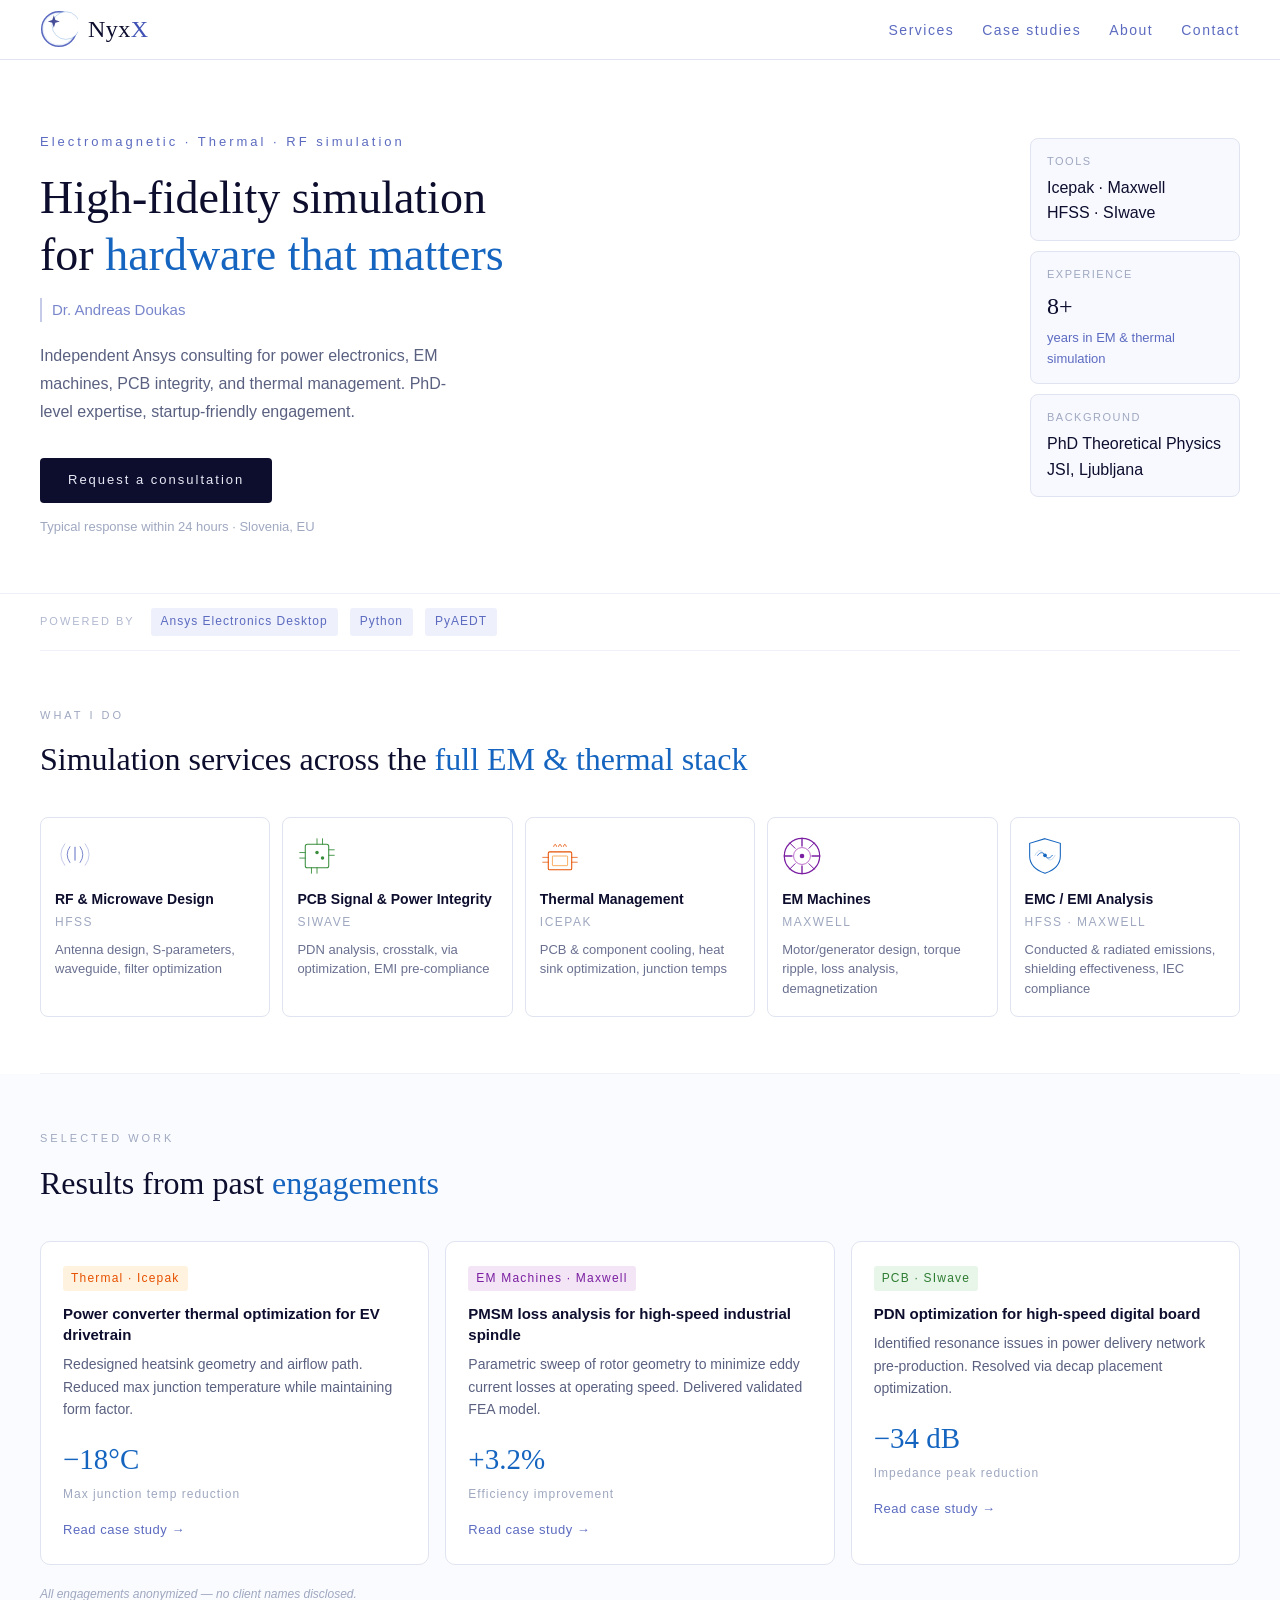
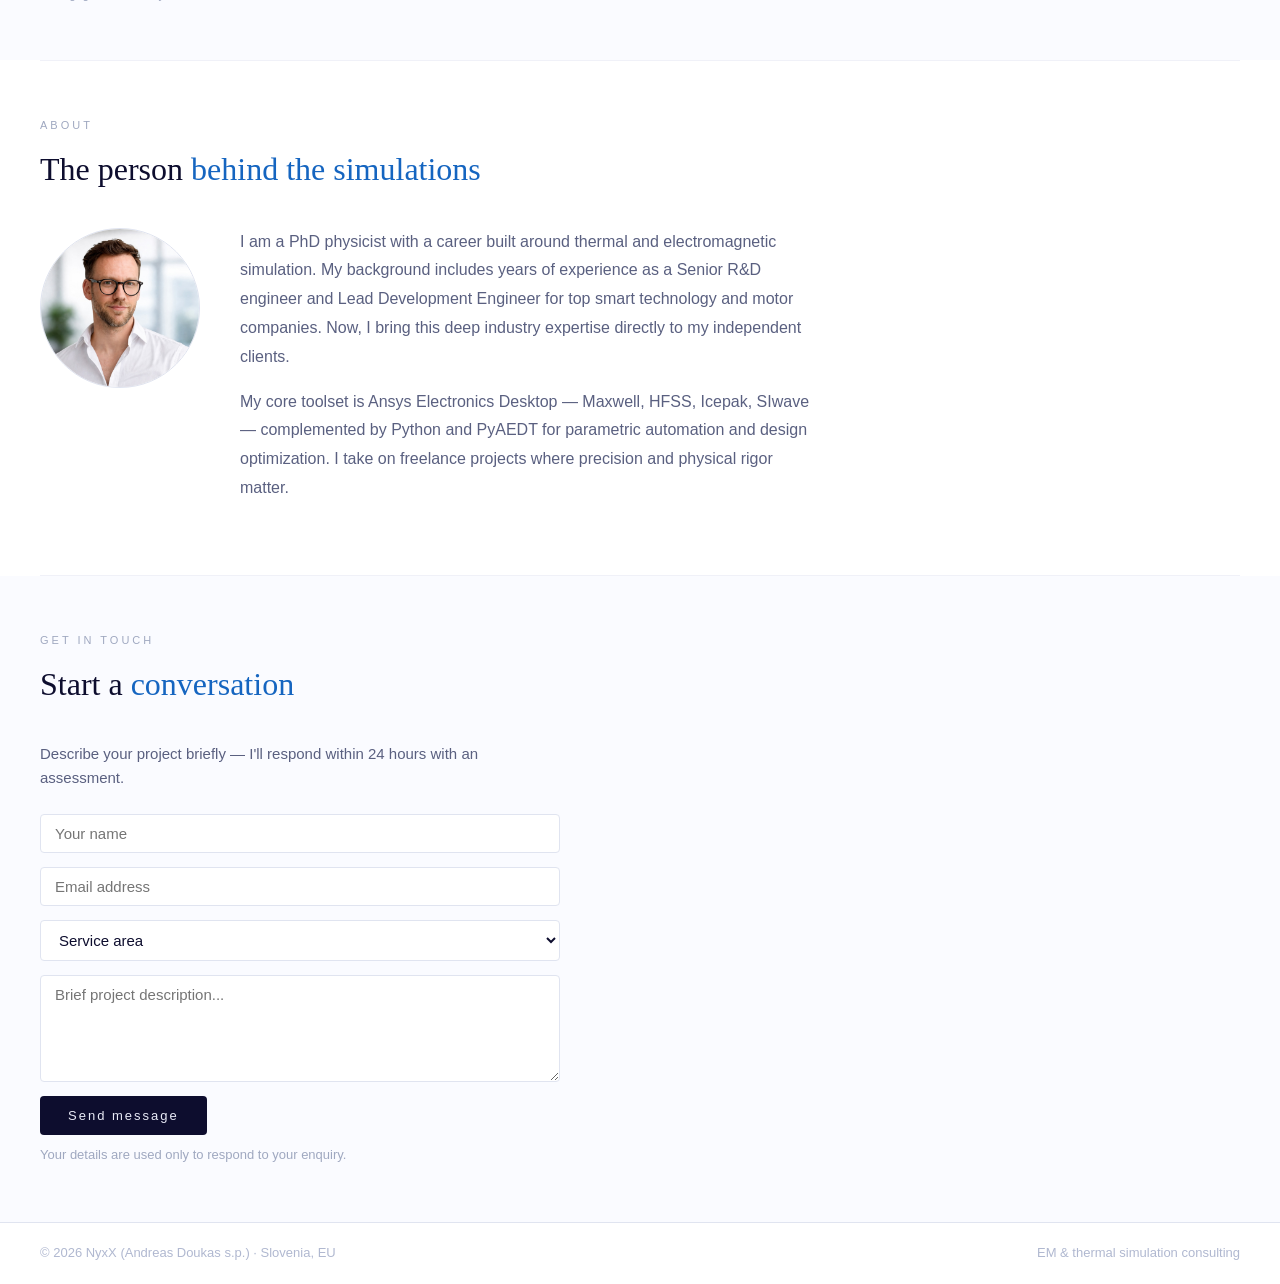
==== commit f96e50ca: "Bumped up text size accross page" ====
--- a/index.html
+++ b/index.html
@@ -70,7 +70,7 @@
       </div>
       <div class="stat-card">
         <p class="stat-label">Background</p>
-        <p class="stat-val sm">PhD Theoretical Physics<br>, JSI</p>
+        <p class="stat-val sm">PhD Theoretical Physics<br>JSI, Ljubljana</p>
       </div>
     </div>
   </section>
--- a/style.css
+++ b/style.css
@@ -42,7 +42,7 @@
    Typography helpers
    ============================================================ */
 .eyebrow {
-  font-size: 10px;
+  font-size: 11px;
   letter-spacing: 3px;
   text-transform: uppercase;
   color: var(--muted-2);
@@ -51,7 +51,7 @@
 
 h1 {
   font-family: Georgia, serif;
-  font-size: 42px;
+  font-size: 46px;
   font-weight: 400;
   color: var(--navy);
   line-height: 1.25;
@@ -61,7 +61,7 @@
 
 h2 {
   font-family: Georgia, serif;
-  font-size: 29px;
+  font-size: 32px;
   font-weight: 400;
   color: var(--navy);
   margin-bottom: 32px;
@@ -82,7 +82,7 @@
   padding: 12px 28px;
   background: var(--navy);
   color: #e8eaf6;
-  font-size: 12px;
+  font-size: 13px;
   letter-spacing: 2px;
   border-radius: 4px;
   border: none;
@@ -132,7 +132,7 @@
 }
 
 .nav-links a {
-  font-size: 13px;
+  font-size: 14px;
   letter-spacing: 1.5px;
   color: var(--indigo-l);
   padding-bottom: 2px;
@@ -158,7 +158,7 @@
 .hero-left { flex: 1; }
 
 .hero-eyebrow {
-  font-size: 12px;
+  font-size: 13px;
   letter-spacing: 3px;
   color: var(--indigo-l);
   margin-bottom: 16px;
@@ -166,7 +166,7 @@
 }
 
 .hero-name {
-  font-size: 14px;
+  font-size: 15px;
   color: #7986cb;
   border-left: 2px solid #c5cae9;
   padding-left: 10px;
@@ -174,7 +174,7 @@
 }
 
 .hero-sub {
-  font-size: 15px;
+  font-size: 16px;
   color: var(--text-body);
   line-height: 1.75;
   margin-bottom: 32px;
@@ -182,7 +182,7 @@
 }
 
 .hero-note {
-  font-size: 12px;
+  font-size: 13px;
   color: var(--muted-2);
   margin-top: 14px;
 }
@@ -204,7 +204,7 @@
 }
 
 .stat-label {
-  font-size: 10px;
+  font-size: 11px;
   letter-spacing: 1.5px;
   text-transform: uppercase;
   color: var(--muted-2);
@@ -213,19 +213,19 @@
 
 .stat-val {
   font-family: Georgia, serif;
-  font-size: 22px;
+  font-size: 24px;
   font-weight: 500;
   color: var(--navy);
 }
 .stat-val.sm {
-  font-size: 15px;
+  font-size: 16px;
   font-family: Arial, sans-serif;
   font-weight: 400;
   line-height: 1.6;
 }
 
 .stat-sub {
-  font-size: 12px;
+  font-size: 13px;
   color: var(--indigo-l);
   margin-top: 2px;
 }
@@ -241,7 +241,7 @@
 }
 
 .tools-label {
-  font-size: 10px;
+  font-size: 11px;
   letter-spacing: 2px;
   text-transform: uppercase;
   color: #b0b8d0;
@@ -249,7 +249,7 @@
 }
 
 .tool-badge {
-  font-size: 11px;
+  font-size: 12px;
   letter-spacing: 1px;
   color: var(--indigo-l);
   background: #eef0fb;
@@ -289,7 +289,7 @@
 }
 
 .svc-name {
-  font-size: 13px;
+  font-size: 14px;
   font-weight: 600;
   color: var(--navy);
   margin-bottom: 4px;
@@ -297,7 +297,7 @@
 }
 
 .svc-tool {
-  font-size: 11px;
+  font-size: 12px;
   letter-spacing: 1.5px;
   text-transform: uppercase;
   color: var(--muted-2);
@@ -305,7 +305,7 @@
 }
 
 .svc-desc {
-  font-size: 12px;
+  font-size: 13px;
   color: #6a7090;
   line-height: 1.5;
 }
@@ -332,7 +332,7 @@
 }
 
 .case-tag {
-  font-size: 11px;
+  font-size: 12px;
   letter-spacing: 1.2px;
   padding: 3px 8px;
   border-radius: 3px;
@@ -341,7 +341,7 @@
 }
 
 .case-title {
-  font-size: 14px;
+  font-size: 15px;
   font-weight: 600;
   color: var(--navy);
   margin-bottom: 8px;
@@ -349,7 +349,7 @@
 }
 
 .case-desc {
-  font-size: 13px;
+  font-size: 14px;
   color: var(--text-body);
   line-height: 1.6;
   margin-bottom: 16px;
@@ -357,12 +357,12 @@
 
 .case-metric {
   font-family: Georgia, serif;
-  font-size: 26px;
+  font-size: 29px;
   color: var(--cyan);
 }
 
 .case-metric-label {
-  font-size: 11px;
+  font-size: 12px;
   color: var(--muted-2);
   letter-spacing: 1px;
   margin-top: 2px;
@@ -371,7 +371,7 @@
 .case-link {
   display: inline-block;
   margin-top: 16px;
-  font-size: 12px;
+  font-size: 13px;
   color: var(--indigo-l);
   letter-spacing: 0.5px;
   transition: color 0.15s ease;
@@ -379,7 +379,7 @@
 .case-link:hover { color: var(--navy); }
 
 .cases-note {
-  font-size: 11px;
+  font-size: 12px;
   color: var(--muted-2);
   font-style: italic;
   margin-top: 20px;
@@ -407,7 +407,7 @@
 .about-text { flex: 1; max-width: 580px; }
 
 .about-body {
-  font-size: 15px;
+  font-size: 16px;
   color: var(--text-body);
   line-height: 1.8;
   margin-bottom: 16px;
@@ -422,7 +422,7 @@
 }
 
 .contact-sub {
-  font-size: 14px;
+  font-size: 15px;
   color: var(--text-body);
   margin-bottom: 24px;
   max-width: 480px;
@@ -441,7 +441,7 @@
   padding: 10px 14px;
   border: 0.5px solid var(--border);
   border-radius: 4px;
-  font-size: 14px;
+  font-size: 15px;
   font-family: Arial, sans-serif;
   background: var(--bg);
   color: var(--navy);
@@ -459,7 +459,7 @@
 .contact-form textarea { resize: vertical; min-height: 100px; }
 
 .form-note {
-  font-size: 12px;
+  font-size: 13px;
   color: var(--muted-2);
   margin-top: 10px;
 }
@@ -476,6 +476,6 @@
 }
 
 #footer span {
-  font-size: 12px;
+  font-size: 13px;
   color: #b0b8d0;
 }
